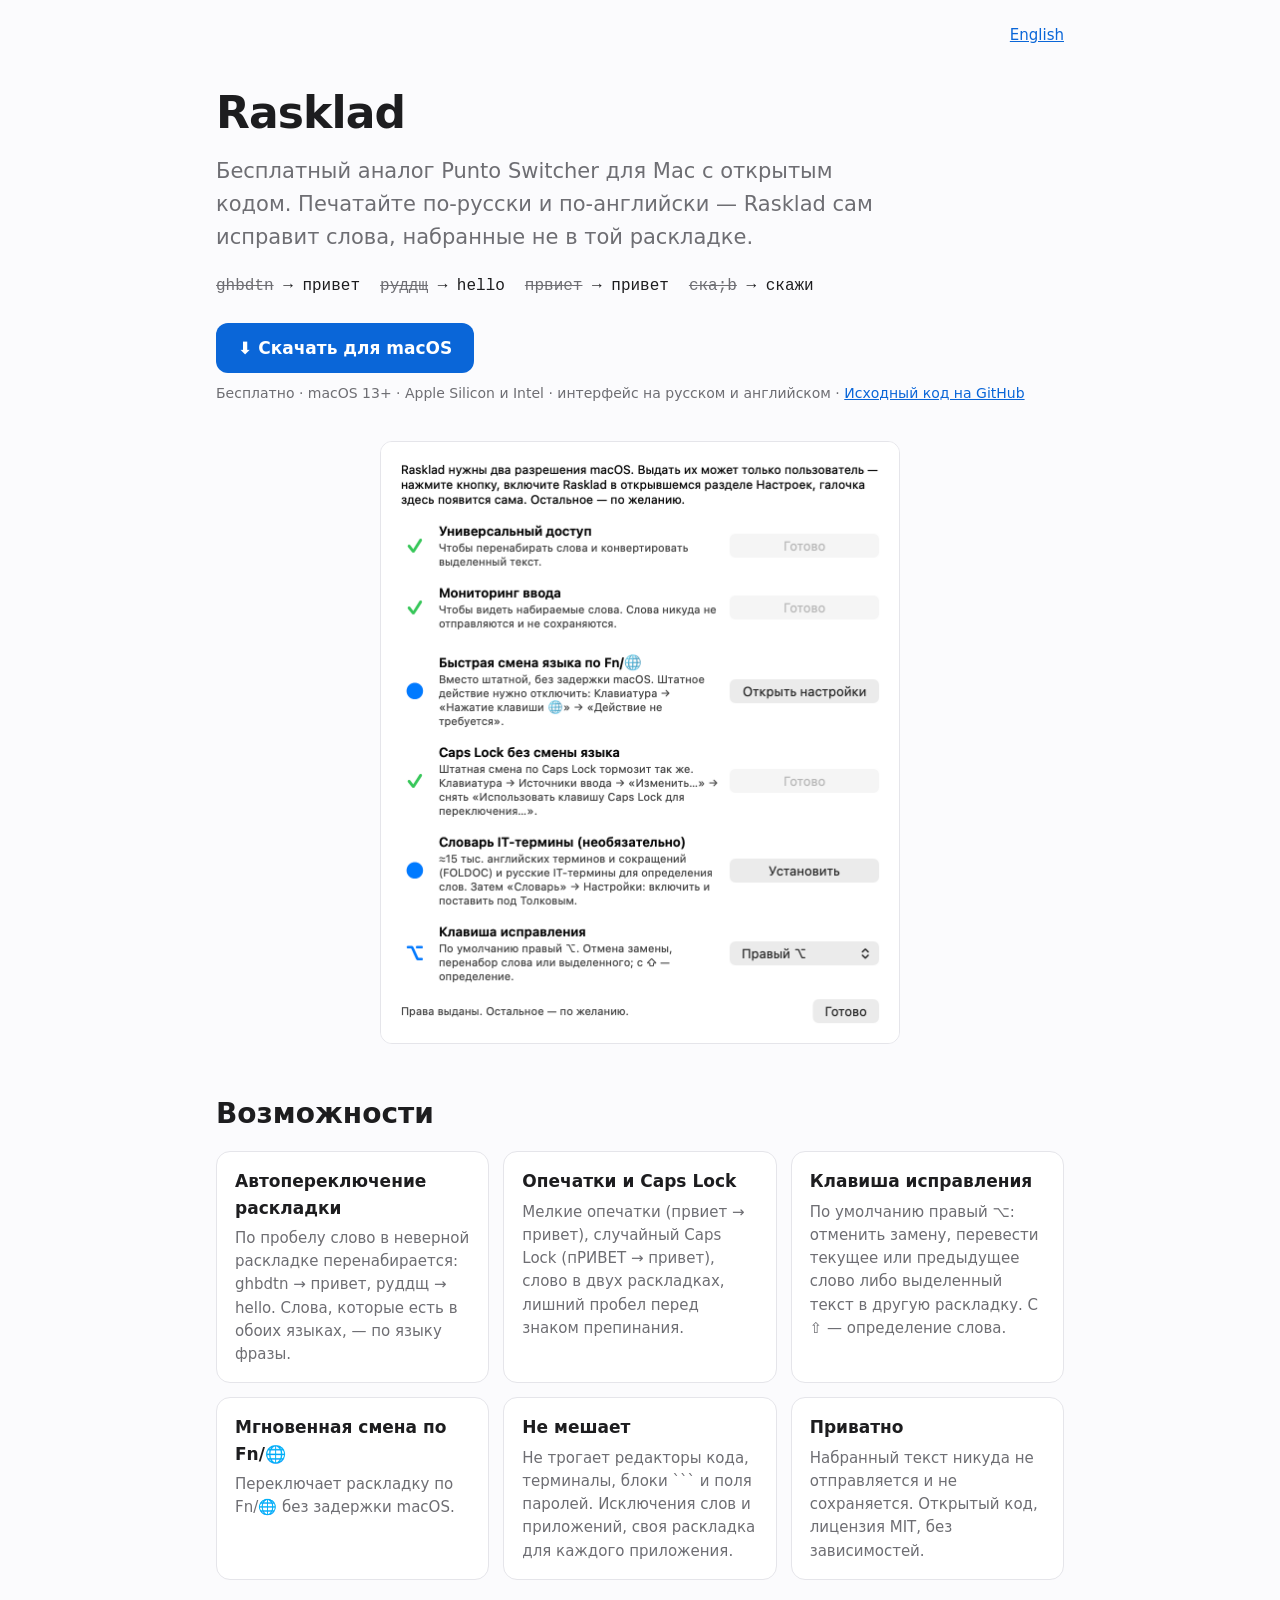
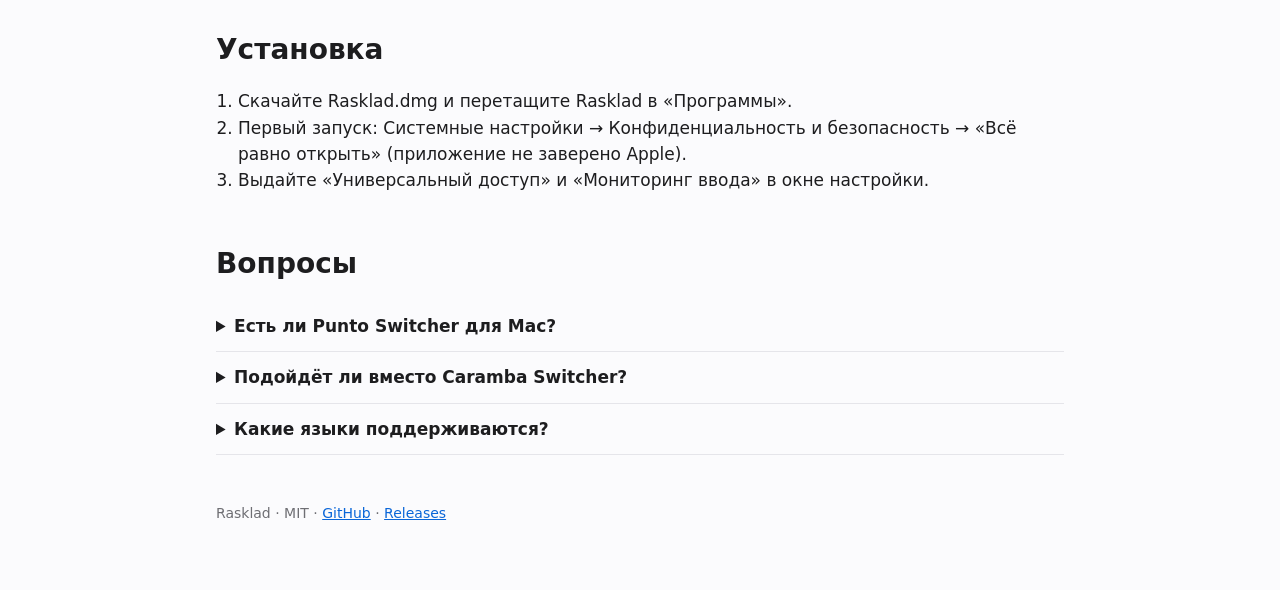
==== docs/ru/index.html @ 867a91b3 "Сайт на GitHub Pages (EN/RU), ключевые фразы и скриншоты в README" ====
<!doctype html>
<html lang="ru">
<head>
<meta charset="utf-8">
<meta name="viewport" content="width=device-width,initial-scale=1">
<title>Rasklad — бесплатный аналог Punto Switcher для Mac (автопереключение раскладки)</title>
<meta name="description" content="Rasklad — бесплатный аналог Punto Switcher для macOS с открытым кодом: автоматически переключает раскладку клавиатуры с русской на английскую, исправляет текст, набранный не в той раскладке, опечатки и случайный Caps Lock.">
<link rel="canonical" href="https://dk-custom.github.io/Rasklad-MacOS/ru/">
<link rel="alternate" hreflang="en" href="https://dk-custom.github.io/Rasklad-MacOS/">
<link rel="alternate" hreflang="ru" href="https://dk-custom.github.io/Rasklad-MacOS/ru/">
<link rel="alternate" hreflang="x-default" href="https://dk-custom.github.io/Rasklad-MacOS/">
<meta property="og:type" content="website">
<meta property="og:title" content="Rasklad — бесплатный аналог Punto Switcher для Mac (автопереключение раскладки)">
<meta property="og:description" content="Rasklad — бесплатный аналог Punto Switcher для macOS с открытым кодом: автоматически переключает раскладку клавиатуры с русской на английскую, исправляет текст, набранный не в той раскладке, опечатки и случайный Caps Lock.">
<meta property="og:url" content="https://dk-custom.github.io/Rasklad-MacOS/ru/">
<meta property="og:image" content="https://dk-custom.github.io/Rasklad-MacOS/setup-ru.png">
<meta name="twitter:card" content="summary_large_image">
<script type="application/ld+json">[{"@context": "https://schema.org", "@type": "SoftwareApplication", "name": "Rasklad", "operatingSystem": "macOS 13+", "applicationCategory": "UtilitiesApplication", "description": "Rasklad — бесплатный аналог Punto Switcher для macOS с открытым кодом: автоматически переключает раскладку клавиатуры с русской на английскую, исправляет текст, набранный не в той раскладке, опечатки и случайный Caps Lock.", "url": "https://dk-custom.github.io/Rasklad-MacOS/ru/", "downloadUrl": "https://github.com/DK-custom/Rasklad-MacOS/releases/latest/download/Rasklad.dmg", "offers": {"@type": "Offer", "price": "0", "priceCurrency": "USD"}, "license": "https://opensource.org/licenses/MIT", "codeRepository": "https://github.com/DK-custom/Rasklad-MacOS", "inLanguage": ["en", "ru"]}, {"@context": "https://schema.org", "@type": "FAQPage", "mainEntity": [{"@type": "Question", "name": "Есть ли Punto Switcher для Mac?", "acceptedAnswer": {"@type": "Answer", "text": "Punto Switcher для macOS давно не обновляется. Rasklad — бесплатная замена с открытым кодом: автоматическое переключение раскладки RU/EN и исправление текста, набранного не в той раскладке."}}, {"@type": "Question", "name": "Подойдёт ли вместо Caramba Switcher?", "acceptedAnswer": {"@type": "Answer", "text": "Да. Rasklad бесплатный и с открытым кодом, работает без интернета и никуда не отправляет набранный текст. Кроме смены раскладки он исправляет опечатки и случайный Caps Lock, есть клавиша исправления и мгновенная смена по Fn/🌐."}}, {"@type": "Question", "name": "Какие языки поддерживаются?", "acceptedAnswer": {"@type": "Answer", "text": "Русская и английская раскладки (ABC или U.S. и «Русская»)."}}]}]</script>
<style>:root{--bg:#fbfbfd;--fg:#1d1d1f;--muted:#6e6e73;--card:#fff;--line:#e5e5ea;--accent:#0a66d8;--accent-fg:#fff}
@media (prefers-color-scheme:dark){:root{--bg:#111113;--fg:#f5f5f7;--muted:#a1a1a6;--card:#1c1c1e;--line:#2c2c2e;--accent:#3d8bff;--accent-fg:#fff}}
*{box-sizing:border-box}body{margin:0;background:var(--bg);color:var(--fg);font:17px/1.55 -apple-system,BlinkMacSystemFont,"Segoe UI",system-ui,sans-serif}
main{max-width:880px;margin:0 auto;padding:24px 16px 64px}nav{display:flex;justify-content:flex-end;font-size:15px}a{color:var(--accent)}
h1{font-size:44px;margin:32px 0 8px;letter-spacing:-.02em}.lead{font-size:21px;color:var(--muted);margin:0 0 24px;max-width:680px}
.demo{display:flex;flex-wrap:wrap;gap:8px 20px;margin:0 0 28px;font:16px ui-monospace,SFMono-Regular,Menlo,monospace}
.demo span{white-space:nowrap}.demo s{color:var(--muted)}
.btn{display:inline-block;background:var(--accent);color:var(--accent-fg);text-decoration:none;padding:12px 22px;border-radius:12px;font-weight:600}
.note{color:var(--muted);font-size:14px;margin:10px 0 36px}
h2{font-size:28px;margin:48px 0 16px}.grid{display:grid;grid-template-columns:repeat(auto-fit,minmax(240px,1fr));gap:14px}
.card{background:var(--card);border:1px solid var(--line);border-radius:14px;padding:16px 18px}.card h3{margin:0 0 6px;font-size:17px}.card p{margin:0;color:var(--muted);font-size:15px}
img{max-width:100%;height:auto;border-radius:12px;border:1px solid var(--line);display:block;margin:8px auto}
ol{padding-left:22px}details{border-bottom:1px solid var(--line);padding:12px 0}summary{cursor:pointer;font-weight:600}footer{margin-top:48px;color:var(--muted);font-size:14px}</style>
</head>
<body>
<main>
<nav><a href="https://dk-custom.github.io/Rasklad-MacOS/" hreflang="en" lang="en">English</a></nav>
<h1>Rasklad</h1>
<p class="lead">Бесплатный аналог Punto Switcher для Mac с открытым кодом. Печатайте по-русски и по-английски — Rasklad сам исправит слова, набранные не в той раскладке.</p>
<div class="demo" aria-label="examples"><span><s>ghbdtn</s> → привет</span><span><s>руддщ</s> → hello</span><span><s>првиет</s> → привет</span><span><s>ска;b</s> → скажи</span></div>
<a class="btn" href="https://github.com/DK-custom/Rasklad-MacOS/releases/latest/download/Rasklad.dmg">⬇ Скачать для macOS</a>
<p class="note">Бесплатно · macOS 13+ · Apple Silicon и Intel · интерфейс на русском и английском · <a href="https://github.com/DK-custom/Rasklad-MacOS">Исходный код на GitHub</a></p>
<img src="../setup-ru.png" width="520" height="560" alt="Окно настройки Rasklad" loading="lazy">
<h2>Возможности</h2>
<div class="grid"><div class="card"><h3>Автопереключение раскладки</h3><p>По пробелу слово в неверной раскладке перенабирается: ghbdtn → привет, руддщ → hello. Слова, которые есть в обоих языках, — по языку фразы.</p></div><div class="card"><h3>Опечатки и Caps Lock</h3><p>Мелкие опечатки (првиет → привет), случайный Caps Lock (пРИВЕТ → привет), слово в двух раскладках, лишний пробел перед знаком препинания.</p></div><div class="card"><h3>Клавиша исправления</h3><p>По умолчанию правый ⌥: отменить замену, перевести текущее или предыдущее слово либо выделенный текст в другую раскладку. С ⇧ — определение слова.</p></div><div class="card"><h3>Мгновенная смена по Fn/🌐</h3><p>Переключает раскладку по Fn/🌐 без задержки macOS.</p></div><div class="card"><h3>Не мешает</h3><p>Не трогает редакторы кода, терминалы, блоки ``` и поля паролей. Исключения слов и приложений, своя раскладка для каждого приложения.</p></div><div class="card"><h3>Приватно</h3><p>Набранный текст никуда не отправляется и не сохраняется. Открытый код, лицензия MIT, без зависимостей.</p></div></div>
<h2>Установка</h2>
<ol><li>Скачайте Rasklad.dmg и перетащите Rasklad в «Программы».</li><li>Первый запуск: Системные настройки → Конфиденциальность и безопасность → «Всё равно открыть» (приложение не заверено Apple).</li><li>Выдайте «Универсальный доступ» и «Мониторинг ввода» в окне настройки.</li></ol>
<h2>Вопросы</h2>
<details><summary>Есть ли Punto Switcher для Mac?</summary><p>Punto Switcher для macOS давно не обновляется. Rasklad — бесплатная замена с открытым кодом: автоматическое переключение раскладки RU/EN и исправление текста, набранного не в той раскладке.</p></details><details><summary>Подойдёт ли вместо Caramba Switcher?</summary><p>Да. Rasklad бесплатный и с открытым кодом, работает без интернета и никуда не отправляет набранный текст. Кроме смены раскладки он исправляет опечатки и случайный Caps Lock, есть клавиша исправления и мгновенная смена по Fn/🌐.</p></details><details><summary>Какие языки поддерживаются?</summary><p>Русская и английская раскладки (ABC или U.S. и «Русская»).</p></details>
<footer>Rasklad · MIT · <a href="https://github.com/DK-custom/Rasklad-MacOS">GitHub</a> · <a href="https://github.com/DK-custom/Rasklad-MacOS/releases">Releases</a></footer>
</main>
</body>
</html>
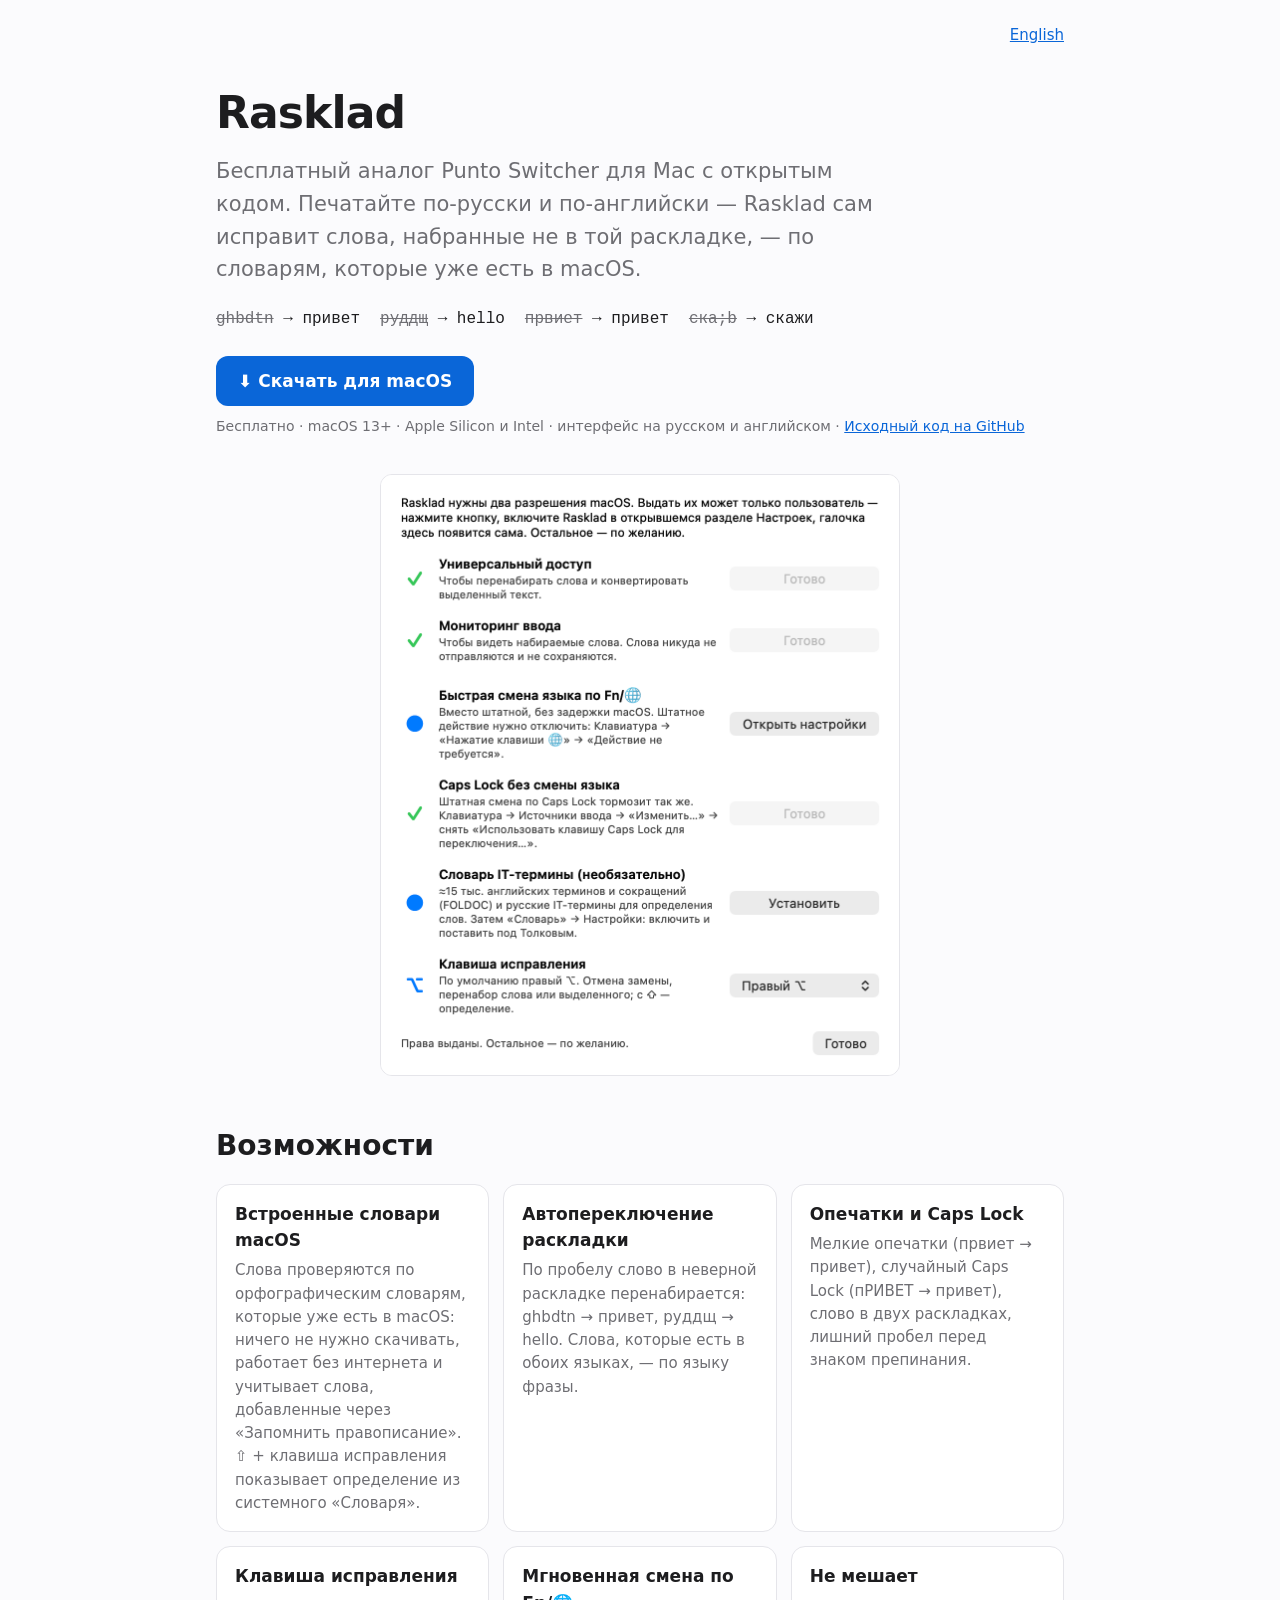
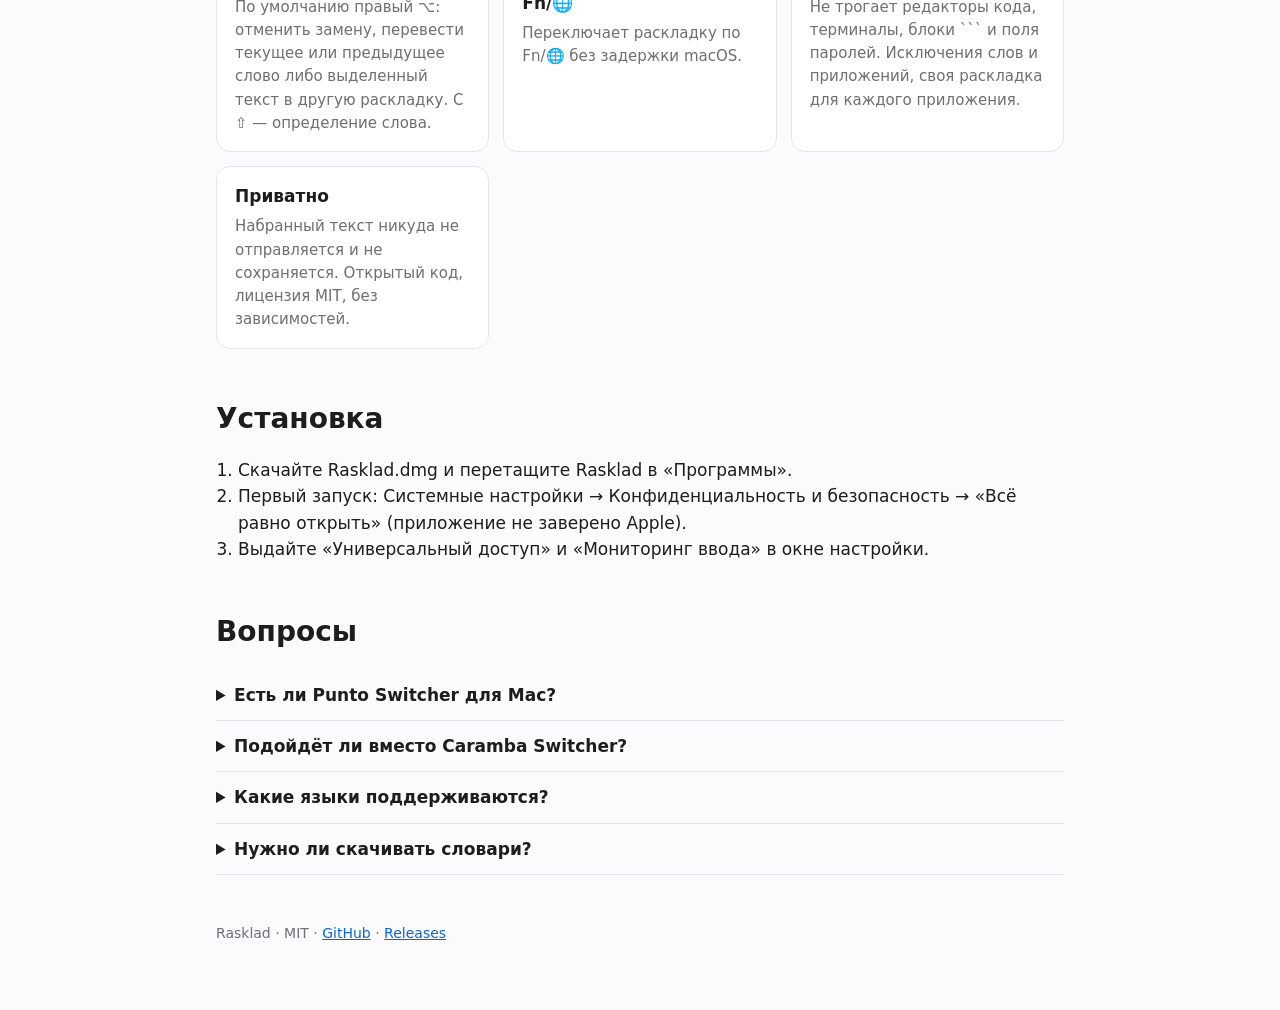
==== commit c14ffd75: "Сайт и README: акцент на встроенных словарях macOS" ====
--- a/docs/ru/index.html
+++ b/docs/ru/index.html
@@ -4,18 +4,18 @@
 <meta charset="utf-8">
 <meta name="viewport" content="width=device-width,initial-scale=1">
 <title>Rasklad — бесплатный аналог Punto Switcher для Mac (автопереключение раскладки)</title>
-<meta name="description" content="Rasklad — бесплатный аналог Punto Switcher для macOS с открытым кодом: автоматически переключает раскладку клавиатуры с русской на английскую, исправляет текст, набранный не в той раскладке, опечатки и случайный Caps Lock.">
+<meta name="description" content="Rasklad — бесплатный аналог Punto Switcher для macOS с открытым кодом: автоматически переключает раскладку клавиатуры с русской на английскую, исправляет текст, набранный не в той раскладке, опечатки и случайный Caps Lock по встроенным словарям macOS и показывает определения из системного «Словаря».">
 <link rel="canonical" href="https://dk-custom.github.io/Rasklad-MacOS/ru/">
 <link rel="alternate" hreflang="en" href="https://dk-custom.github.io/Rasklad-MacOS/">
 <link rel="alternate" hreflang="ru" href="https://dk-custom.github.io/Rasklad-MacOS/ru/">
 <link rel="alternate" hreflang="x-default" href="https://dk-custom.github.io/Rasklad-MacOS/">
 <meta property="og:type" content="website">
 <meta property="og:title" content="Rasklad — бесплатный аналог Punto Switcher для Mac (автопереключение раскладки)">
-<meta property="og:description" content="Rasklad — бесплатный аналог Punto Switcher для macOS с открытым кодом: автоматически переключает раскладку клавиатуры с русской на английскую, исправляет текст, набранный не в той раскладке, опечатки и случайный Caps Lock.">
+<meta property="og:description" content="Rasklad — бесплатный аналог Punto Switcher для macOS с открытым кодом: автоматически переключает раскладку клавиатуры с русской на английскую, исправляет текст, набранный не в той раскладке, опечатки и случайный Caps Lock по встроенным словарям macOS и показывает определения из системного «Словаря».">
 <meta property="og:url" content="https://dk-custom.github.io/Rasklad-MacOS/ru/">
 <meta property="og:image" content="https://dk-custom.github.io/Rasklad-MacOS/setup-ru.png">
 <meta name="twitter:card" content="summary_large_image">
-<script type="application/ld+json">[{"@context": "https://schema.org", "@type": "SoftwareApplication", "name": "Rasklad", "operatingSystem": "macOS 13+", "applicationCategory": "UtilitiesApplication", "description": "Rasklad — бесплатный аналог Punto Switcher для macOS с открытым кодом: автоматически переключает раскладку клавиатуры с русской на английскую, исправляет текст, набранный не в той раскладке, опечатки и случайный Caps Lock.", "url": "https://dk-custom.github.io/Rasklad-MacOS/ru/", "downloadUrl": "https://github.com/DK-custom/Rasklad-MacOS/releases/latest/download/Rasklad.dmg", "offers": {"@type": "Offer", "price": "0", "priceCurrency": "USD"}, "license": "https://opensource.org/licenses/MIT", "codeRepository": "https://github.com/DK-custom/Rasklad-MacOS", "inLanguage": ["en", "ru"]}, {"@context": "https://schema.org", "@type": "FAQPage", "mainEntity": [{"@type": "Question", "name": "Есть ли Punto Switcher для Mac?", "acceptedAnswer": {"@type": "Answer", "text": "Punto Switcher для macOS давно не обновляется. Rasklad — бесплатная замена с открытым кодом: автоматическое переключение раскладки RU/EN и исправление текста, набранного не в той раскладке."}}, {"@type": "Question", "name": "Подойдёт ли вместо Caramba Switcher?", "acceptedAnswer": {"@type": "Answer", "text": "Да. Rasklad бесплатный и с открытым кодом, работает без интернета и никуда не отправляет набранный текст. Кроме смены раскладки он исправляет опечатки и случайный Caps Lock, есть клавиша исправления и мгновенная смена по Fn/🌐."}}, {"@type": "Question", "name": "Какие языки поддерживаются?", "acceptedAnswer": {"@type": "Answer", "text": "Русская и английская раскладки (ABC или U.S. и «Русская»)."}}]}]</script>
+<script type="application/ld+json">[{"@context": "https://schema.org", "@type": "SoftwareApplication", "name": "Rasklad", "operatingSystem": "macOS 13+", "applicationCategory": "UtilitiesApplication", "description": "Rasklad — бесплатный аналог Punto Switcher для macOS с открытым кодом: автоматически переключает раскладку клавиатуры с русской на английскую, исправляет текст, набранный не в той раскладке, опечатки и случайный Caps Lock по встроенным словарям macOS и показывает определения из системного «Словаря».", "url": "https://dk-custom.github.io/Rasklad-MacOS/ru/", "downloadUrl": "https://github.com/DK-custom/Rasklad-MacOS/releases/latest/download/Rasklad.dmg", "offers": {"@type": "Offer", "price": "0", "priceCurrency": "USD"}, "license": "https://opensource.org/licenses/MIT", "codeRepository": "https://github.com/DK-custom/Rasklad-MacOS", "inLanguage": ["en", "ru"]}, {"@context": "https://schema.org", "@type": "FAQPage", "mainEntity": [{"@type": "Question", "name": "Есть ли Punto Switcher для Mac?", "acceptedAnswer": {"@type": "Answer", "text": "Punto Switcher для macOS давно не обновляется. Rasklad — бесплатная замена с открытым кодом: автоматическое переключение раскладки RU/EN и исправление текста, набранного не в той раскладке."}}, {"@type": "Question", "name": "Подойдёт ли вместо Caramba Switcher?", "acceptedAnswer": {"@type": "Answer", "text": "Да. Rasklad бесплатный и с открытым кодом, работает без интернета и никуда не отправляет набранный текст. Кроме смены раскладки он исправляет опечатки и случайный Caps Lock, есть клавиша исправления и мгновенная смена по Fn/🌐."}}, {"@type": "Question", "name": "Какие языки поддерживаются?", "acceptedAnswer": {"@type": "Answer", "text": "Русская и английская раскладки (ABC или U.S. и «Русская»)."}}, {"@type": "Question", "name": "Нужно ли скачивать словари?", "acceptedAnswer": {"@type": "Answer", "text": "Нет. Rasklad использует встроенные в macOS русский и английский орфографические словари, а определения берёт из системного «Словаря». По желанию в окне настройки можно установить словарь IT-термины (FOLDOC и русские IT-термины)."}}]}]</script>
 <style>:root{--bg:#fbfbfd;--fg:#1d1d1f;--muted:#6e6e73;--card:#fff;--line:#e5e5ea;--accent:#0a66d8;--accent-fg:#fff}
 @media (prefers-color-scheme:dark){:root{--bg:#111113;--fg:#f5f5f7;--muted:#a1a1a6;--card:#1c1c1e;--line:#2c2c2e;--accent:#3d8bff;--accent-fg:#fff}}
 *{box-sizing:border-box}body{margin:0;background:var(--bg);color:var(--fg);font:17px/1.55 -apple-system,BlinkMacSystemFont,"Segoe UI",system-ui,sans-serif}
@@ -34,17 +34,17 @@
 <main>
 <nav><a href="https://dk-custom.github.io/Rasklad-MacOS/" hreflang="en" lang="en">English</a></nav>
 <h1>Rasklad</h1>
-<p class="lead">Бесплатный аналог Punto Switcher для Mac с открытым кодом. Печатайте по-русски и по-английски — Rasklad сам исправит слова, набранные не в той раскладке.</p>
+<p class="lead">Бесплатный аналог Punto Switcher для Mac с открытым кодом. Печатайте по-русски и по-английски — Rasklad сам исправит слова, набранные не в той раскладке, — по словарям, которые уже есть в macOS.</p>
 <div class="demo" aria-label="examples"><span><s>ghbdtn</s> → привет</span><span><s>руддщ</s> → hello</span><span><s>првиет</s> → привет</span><span><s>ска;b</s> → скажи</span></div>
 <a class="btn" href="https://github.com/DK-custom/Rasklad-MacOS/releases/latest/download/Rasklad.dmg">⬇ Скачать для macOS</a>
 <p class="note">Бесплатно · macOS 13+ · Apple Silicon и Intel · интерфейс на русском и английском · <a href="https://github.com/DK-custom/Rasklad-MacOS">Исходный код на GitHub</a></p>
 <img src="../setup-ru.png" width="520" height="560" alt="Окно настройки Rasklad" loading="lazy">
 <h2>Возможности</h2>
-<div class="grid"><div class="card"><h3>Автопереключение раскладки</h3><p>По пробелу слово в неверной раскладке перенабирается: ghbdtn → привет, руддщ → hello. Слова, которые есть в обоих языках, — по языку фразы.</p></div><div class="card"><h3>Опечатки и Caps Lock</h3><p>Мелкие опечатки (првиет → привет), случайный Caps Lock (пРИВЕТ → привет), слово в двух раскладках, лишний пробел перед знаком препинания.</p></div><div class="card"><h3>Клавиша исправления</h3><p>По умолчанию правый ⌥: отменить замену, перевести текущее или предыдущее слово либо выделенный текст в другую раскладку. С ⇧ — определение слова.</p></div><div class="card"><h3>Мгновенная смена по Fn/🌐</h3><p>Переключает раскладку по Fn/🌐 без задержки macOS.</p></div><div class="card"><h3>Не мешает</h3><p>Не трогает редакторы кода, терминалы, блоки ``` и поля паролей. Исключения слов и приложений, своя раскладка для каждого приложения.</p></div><div class="card"><h3>Приватно</h3><p>Набранный текст никуда не отправляется и не сохраняется. Открытый код, лицензия MIT, без зависимостей.</p></div></div>
+<div class="grid"><div class="card"><h3>Встроенные словари macOS</h3><p>Слова проверяются по орфографическим словарям, которые уже есть в macOS: ничего не нужно скачивать, работает без интернета и учитывает слова, добавленные через «Запомнить правописание». ⇧ + клавиша исправления показывает определение из системного «Словаря».</p></div><div class="card"><h3>Автопереключение раскладки</h3><p>По пробелу слово в неверной раскладке перенабирается: ghbdtn → привет, руддщ → hello. Слова, которые есть в обоих языках, — по языку фразы.</p></div><div class="card"><h3>Опечатки и Caps Lock</h3><p>Мелкие опечатки (првиет → привет), случайный Caps Lock (пРИВЕТ → привет), слово в двух раскладках, лишний пробел перед знаком препинания.</p></div><div class="card"><h3>Клавиша исправления</h3><p>По умолчанию правый ⌥: отменить замену, перевести текущее или предыдущее слово либо выделенный текст в другую раскладку. С ⇧ — определение слова.</p></div><div class="card"><h3>Мгновенная смена по Fn/🌐</h3><p>Переключает раскладку по Fn/🌐 без задержки macOS.</p></div><div class="card"><h3>Не мешает</h3><p>Не трогает редакторы кода, терминалы, блоки ``` и поля паролей. Исключения слов и приложений, своя раскладка для каждого приложения.</p></div><div class="card"><h3>Приватно</h3><p>Набранный текст никуда не отправляется и не сохраняется. Открытый код, лицензия MIT, без зависимостей.</p></div></div>
 <h2>Установка</h2>
 <ol><li>Скачайте Rasklad.dmg и перетащите Rasklad в «Программы».</li><li>Первый запуск: Системные настройки → Конфиденциальность и безопасность → «Всё равно открыть» (приложение не заверено Apple).</li><li>Выдайте «Универсальный доступ» и «Мониторинг ввода» в окне настройки.</li></ol>
 <h2>Вопросы</h2>
-<details><summary>Есть ли Punto Switcher для Mac?</summary><p>Punto Switcher для macOS давно не обновляется. Rasklad — бесплатная замена с открытым кодом: автоматическое переключение раскладки RU/EN и исправление текста, набранного не в той раскладке.</p></details><details><summary>Подойдёт ли вместо Caramba Switcher?</summary><p>Да. Rasklad бесплатный и с открытым кодом, работает без интернета и никуда не отправляет набранный текст. Кроме смены раскладки он исправляет опечатки и случайный Caps Lock, есть клавиша исправления и мгновенная смена по Fn/🌐.</p></details><details><summary>Какие языки поддерживаются?</summary><p>Русская и английская раскладки (ABC или U.S. и «Русская»).</p></details>
+<details><summary>Есть ли Punto Switcher для Mac?</summary><p>Punto Switcher для macOS давно не обновляется. Rasklad — бесплатная замена с открытым кодом: автоматическое переключение раскладки RU/EN и исправление текста, набранного не в той раскладке.</p></details><details><summary>Подойдёт ли вместо Caramba Switcher?</summary><p>Да. Rasklad бесплатный и с открытым кодом, работает без интернета и никуда не отправляет набранный текст. Кроме смены раскладки он исправляет опечатки и случайный Caps Lock, есть клавиша исправления и мгновенная смена по Fn/🌐.</p></details><details><summary>Какие языки поддерживаются?</summary><p>Русская и английская раскладки (ABC или U.S. и «Русская»).</p></details><details><summary>Нужно ли скачивать словари?</summary><p>Нет. Rasklad использует встроенные в macOS русский и английский орфографические словари, а определения берёт из системного «Словаря». По желанию в окне настройки можно установить словарь IT-термины (FOLDOC и русские IT-термины).</p></details>
 <footer>Rasklad · MIT · <a href="https://github.com/DK-custom/Rasklad-MacOS">GitHub</a> · <a href="https://github.com/DK-custom/Rasklad-MacOS/releases">Releases</a></footer>
 </main>
 </body>
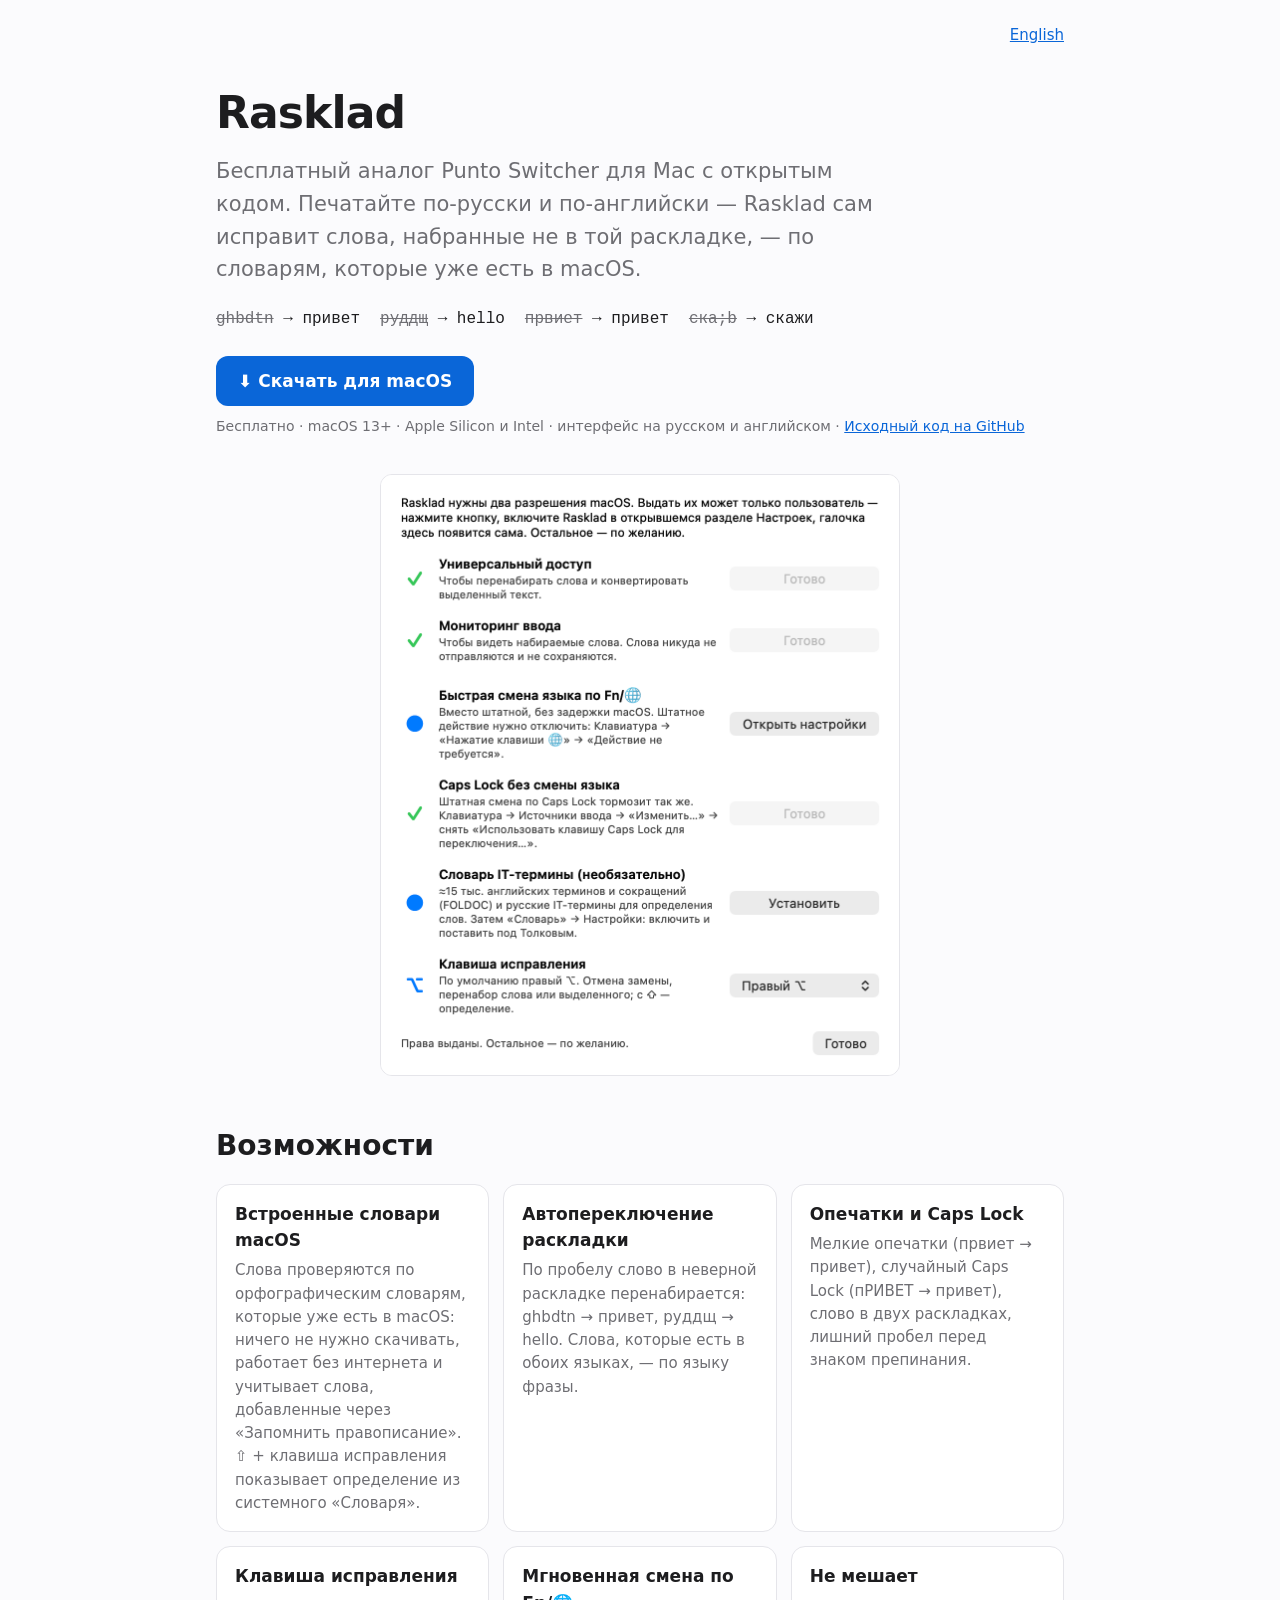
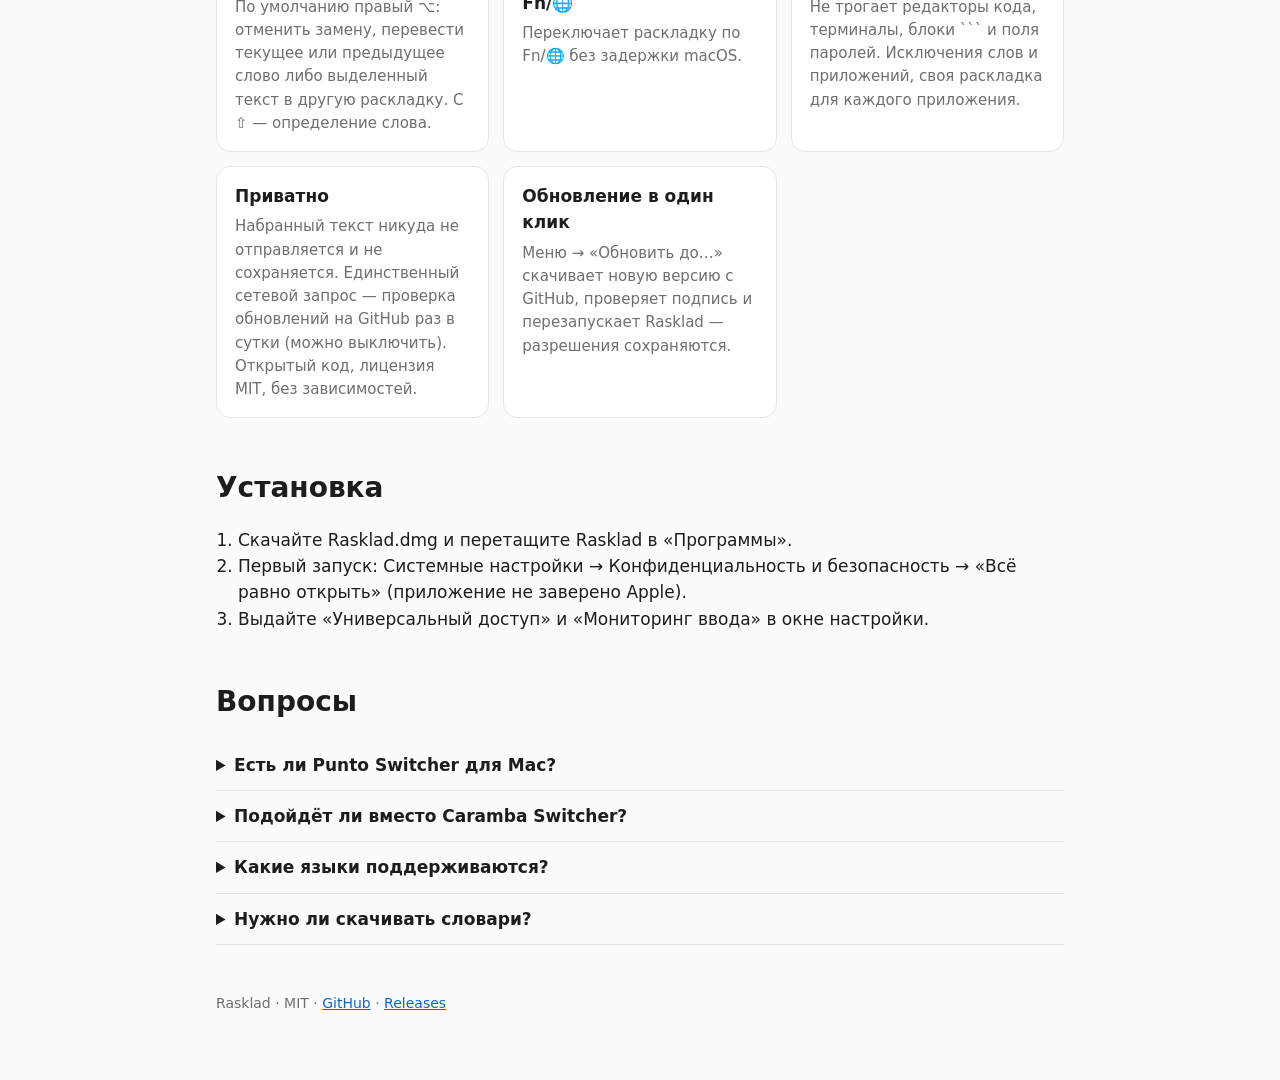
==== commit 7191fc6c: "1.9.0: обновление из меню — раз в сутки проверка GitHub, установка с проверкой подписи и перезапуско" ====
--- a/docs/ru/index.html
+++ b/docs/ru/index.html
@@ -40,7 +40,7 @@
 <p class="note">Бесплатно · macOS 13+ · Apple Silicon и Intel · интерфейс на русском и английском · <a href="https://github.com/DK-custom/Rasklad-MacOS">Исходный код на GitHub</a></p>
 <img src="../setup-ru.png" width="520" height="560" alt="Окно настройки Rasklad" loading="lazy">
 <h2>Возможности</h2>
-<div class="grid"><div class="card"><h3>Встроенные словари macOS</h3><p>Слова проверяются по орфографическим словарям, которые уже есть в macOS: ничего не нужно скачивать, работает без интернета и учитывает слова, добавленные через «Запомнить правописание». ⇧ + клавиша исправления показывает определение из системного «Словаря».</p></div><div class="card"><h3>Автопереключение раскладки</h3><p>По пробелу слово в неверной раскладке перенабирается: ghbdtn → привет, руддщ → hello. Слова, которые есть в обоих языках, — по языку фразы.</p></div><div class="card"><h3>Опечатки и Caps Lock</h3><p>Мелкие опечатки (првиет → привет), случайный Caps Lock (пРИВЕТ → привет), слово в двух раскладках, лишний пробел перед знаком препинания.</p></div><div class="card"><h3>Клавиша исправления</h3><p>По умолчанию правый ⌥: отменить замену, перевести текущее или предыдущее слово либо выделенный текст в другую раскладку. С ⇧ — определение слова.</p></div><div class="card"><h3>Мгновенная смена по Fn/🌐</h3><p>Переключает раскладку по Fn/🌐 без задержки macOS.</p></div><div class="card"><h3>Не мешает</h3><p>Не трогает редакторы кода, терминалы, блоки ``` и поля паролей. Исключения слов и приложений, своя раскладка для каждого приложения.</p></div><div class="card"><h3>Приватно</h3><p>Набранный текст никуда не отправляется и не сохраняется. Открытый код, лицензия MIT, без зависимостей.</p></div></div>
+<div class="grid"><div class="card"><h3>Встроенные словари macOS</h3><p>Слова проверяются по орфографическим словарям, которые уже есть в macOS: ничего не нужно скачивать, работает без интернета и учитывает слова, добавленные через «Запомнить правописание». ⇧ + клавиша исправления показывает определение из системного «Словаря».</p></div><div class="card"><h3>Автопереключение раскладки</h3><p>По пробелу слово в неверной раскладке перенабирается: ghbdtn → привет, руддщ → hello. Слова, которые есть в обоих языках, — по языку фразы.</p></div><div class="card"><h3>Опечатки и Caps Lock</h3><p>Мелкие опечатки (првиет → привет), случайный Caps Lock (пРИВЕТ → привет), слово в двух раскладках, лишний пробел перед знаком препинания.</p></div><div class="card"><h3>Клавиша исправления</h3><p>По умолчанию правый ⌥: отменить замену, перевести текущее или предыдущее слово либо выделенный текст в другую раскладку. С ⇧ — определение слова.</p></div><div class="card"><h3>Мгновенная смена по Fn/🌐</h3><p>Переключает раскладку по Fn/🌐 без задержки macOS.</p></div><div class="card"><h3>Не мешает</h3><p>Не трогает редакторы кода, терминалы, блоки ``` и поля паролей. Исключения слов и приложений, своя раскладка для каждого приложения.</p></div><div class="card"><h3>Приватно</h3><p>Набранный текст никуда не отправляется и не сохраняется. Единственный сетевой запрос — проверка обновлений на GitHub раз в сутки (можно выключить). Открытый код, лицензия MIT, без зависимостей.</p></div><div class="card"><h3>Обновление в один клик</h3><p>Меню → «Обновить до…» скачивает новую версию с GitHub, проверяет подпись и перезапускает Rasklad — разрешения сохраняются.</p></div></div>
 <h2>Установка</h2>
 <ol><li>Скачайте Rasklad.dmg и перетащите Rasklad в «Программы».</li><li>Первый запуск: Системные настройки → Конфиденциальность и безопасность → «Всё равно открыть» (приложение не заверено Apple).</li><li>Выдайте «Универсальный доступ» и «Мониторинг ввода» в окне настройки.</li></ol>
 <h2>Вопросы</h2>
